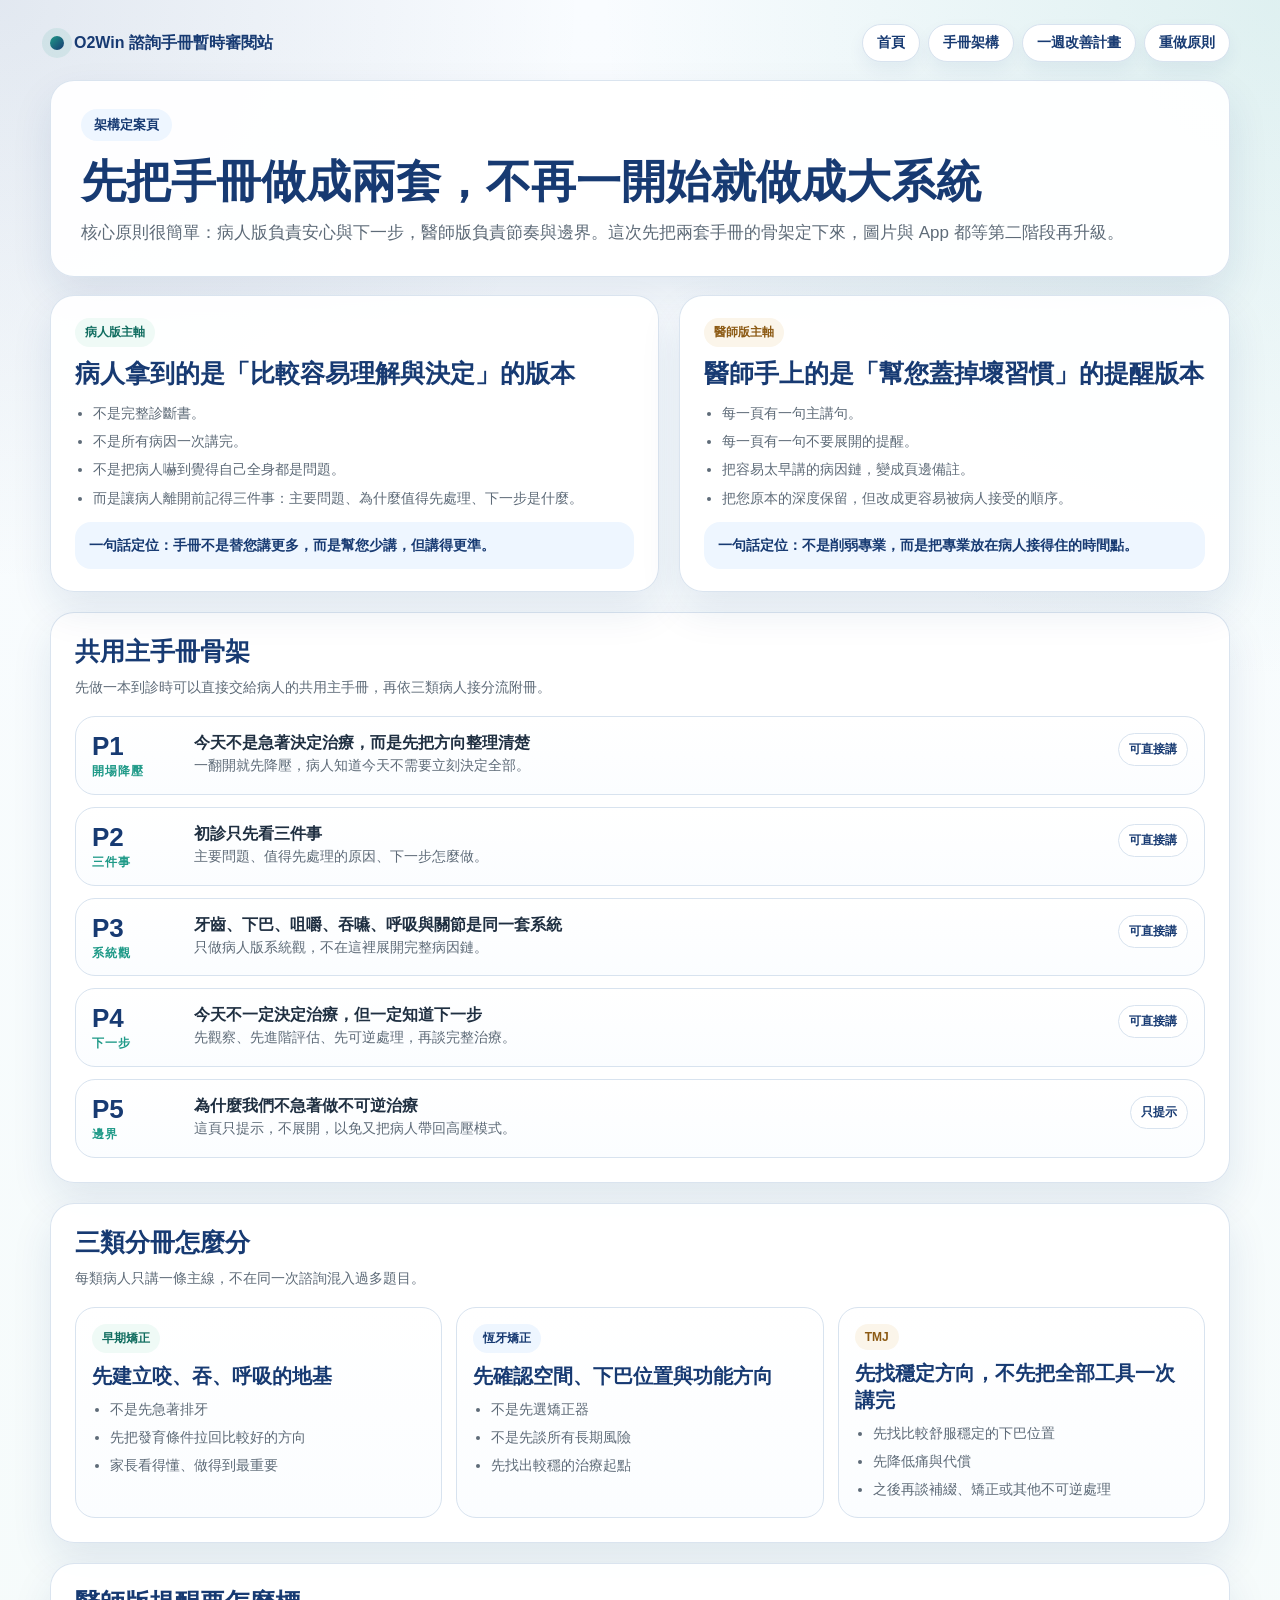
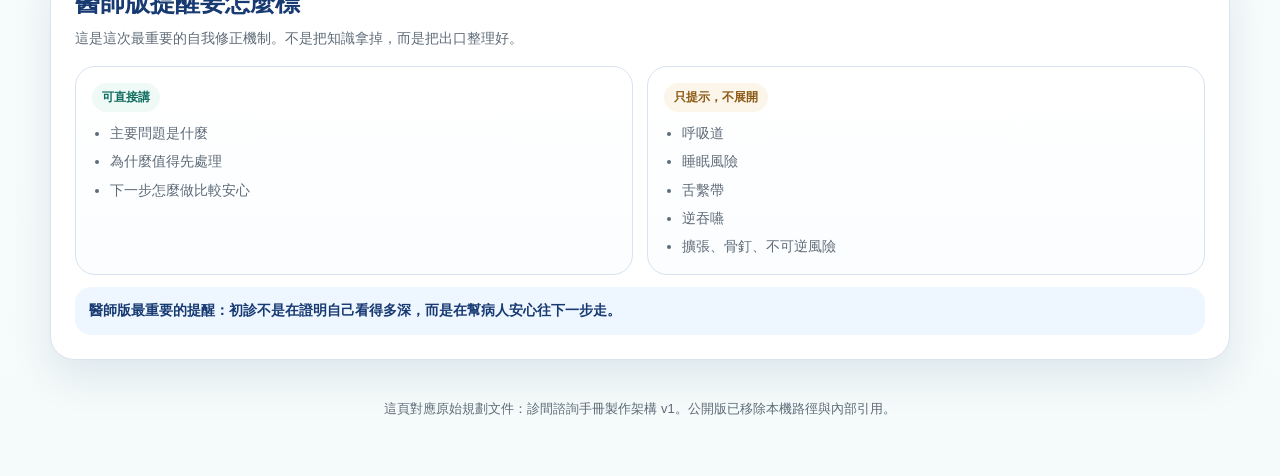
==== architecture.html @ b342bd17 "Restore repo and add redesign guide" ====
<!doctype html>
<html lang="zh-Hant">
<head>
  <meta charset="utf-8">
  <meta name="viewport" content="width=device-width, initial-scale=1">
  <title>O2Win 手冊架構｜暫時審閱站</title>
  <link rel="stylesheet" href="site.css">
</head>
<body>
  <div class="shell">
    <div class="topbar">
      <div class="brand"><span class="brand-dot"></span>O2Win 諮詢手冊暫時審閱站</div>
      <div class="topnav">
        <a href="index.html">首頁</a>
        <a href="architecture.html">手冊架構</a>
        <a href="week-plan.html">一週改善計畫</a>
        <a href="redesign-guide.html">重做原則</a>
      </div>
    </div>

    <section class="panel page-head">
      <div class="eyebrow">架構定案頁</div>
      <h1>先把手冊做成兩套，不再一開始就做成大系統</h1>
      <p>核心原則很簡單：病人版負責安心與下一步，醫師版負責節奏與邊界。這次先把兩套手冊的骨架定下來，圖片與 App 都等第二階段再升級。</p>
    </section>

    <section class="two-col">
      <article class="panel text-block" id="patient-track">
        <span class="label label-green">病人版主軸</span>
        <h2>病人拿到的是「比較容易理解與決定」的版本</h2>
        <ul>
          <li>不是完整診斷書。</li>
          <li>不是所有病因一次講完。</li>
          <li>不是把病人嚇到覺得自己全身都是問題。</li>
          <li>而是讓病人離開前記得三件事：主要問題、為什麼值得先處理、下一步是什麼。</li>
        </ul>
        <div class="note">一句話定位：手冊不是替您講更多，而是幫您少講，但講得更準。</div>
      </article>
      <article class="panel text-block" id="doctor-track">
        <span class="label label-gold">醫師版主軸</span>
        <h2>醫師手上的是「幫您蓋掉壞習慣」的提醒版本</h2>
        <ul>
          <li>每一頁有一句主講句。</li>
          <li>每一頁有一句不要展開的提醒。</li>
          <li>把容易太早講的病因鏈，變成頁邊備註。</li>
          <li>把您原本的深度保留，但改成更容易被病人接受的順序。</li>
        </ul>
        <div class="note">一句話定位：不是削弱專業，而是把專業放在病人接得住的時間點。</div>
      </article>
    </section>

    <section class="panel section">
      <div class="section-head">
        <div>
          <h2>共用主手冊骨架</h2>
          <p class="small">先做一本到診時可以直接交給病人的共用主手冊，再依三類病人接分流附冊。</p>
        </div>
      </div>
      <div class="timeline">
        <div class="timeline-row">
          <div class="day">P1<span>開場降壓</span></div>
          <div>
            <strong>今天不是急著決定治療，而是先把方向整理清楚</strong>
            <p class="small">一翻開就先降壓，病人知道今天不需要立刻決定全部。</p>
          </div>
          <div class="kpi"><span class="chip">可直接講</span></div>
        </div>
        <div class="timeline-row">
          <div class="day">P2<span>三件事</span></div>
          <div>
            <strong>初診只先看三件事</strong>
            <p class="small">主要問題、值得先處理的原因、下一步怎麼做。</p>
          </div>
          <div class="kpi"><span class="chip">可直接講</span></div>
        </div>
        <div class="timeline-row">
          <div class="day">P3<span>系統觀</span></div>
          <div>
            <strong>牙齒、下巴、咀嚼、吞嚥、呼吸與關節是同一套系統</strong>
            <p class="small">只做病人版系統觀，不在這裡展開完整病因鏈。</p>
          </div>
          <div class="kpi"><span class="chip">可直接講</span></div>
        </div>
        <div class="timeline-row">
          <div class="day">P4<span>下一步</span></div>
          <div>
            <strong>今天不一定決定治療，但一定知道下一步</strong>
            <p class="small">先觀察、先進階評估、先可逆處理，再談完整治療。</p>
          </div>
          <div class="kpi"><span class="chip">可直接講</span></div>
        </div>
        <div class="timeline-row">
          <div class="day">P5<span>邊界</span></div>
          <div>
            <strong>為什麼我們不急著做不可逆治療</strong>
            <p class="small">這頁只提示，不展開，以免又把病人帶回高壓模式。</p>
          </div>
          <div class="kpi"><span class="chip">只提示</span></div>
        </div>
      </div>
    </section>

    <section class="panel section">
      <div class="section-head">
        <div>
          <h2>三類分冊怎麼分</h2>
          <p class="small">每類病人只講一條主線，不在同一次諮詢混入過多題目。</p>
        </div>
      </div>
      <div class="card-grid">
        <article class="card">
          <span class="label label-green">早期矯正</span>
          <h3>先建立咬、吞、呼吸的地基</h3>
          <ul>
            <li>不是先急著排牙</li>
            <li>先把發育條件拉回比較好的方向</li>
            <li>家長看得懂、做得到最重要</li>
          </ul>
        </article>
        <article class="card">
          <span class="label label-blue">恆牙矯正</span>
          <h3>先確認空間、下巴位置與功能方向</h3>
          <ul>
            <li>不是先選矯正器</li>
            <li>不是先談所有長期風險</li>
            <li>先找出較穩的治療起點</li>
          </ul>
        </article>
        <article class="card">
          <span class="label label-gold">TMJ</span>
          <h3>先找穩定方向，不先把全部工具一次講完</h3>
          <ul>
            <li>先找比較舒服穩定的下巴位置</li>
            <li>先降低痛與代償</li>
            <li>之後再談補綴、矯正或其他不可逆處理</li>
          </ul>
        </article>
      </div>
    </section>

    <section class="panel section">
      <div class="section-head">
        <div>
          <h2>醫師版提醒要怎麼標</h2>
          <p class="small">這是這次最重要的自我修正機制。不是把知識拿掉，而是把出口整理好。</p>
        </div>
      </div>
      <div class="mini-grid">
        <article class="mini-card">
          <span class="label label-green">可直接講</span>
          <ul>
            <li>主要問題是什麼</li>
            <li>為什麼值得先處理</li>
            <li>下一步怎麼做比較安心</li>
          </ul>
        </article>
        <article class="mini-card">
          <span class="label label-gold">只提示，不展開</span>
          <ul>
            <li>呼吸道</li>
            <li>睡眠風險</li>
            <li>舌繫帶</li>
            <li>逆吞嚥</li>
            <li>擴張、骨釘、不可逆風險</li>
          </ul>
        </article>
      </div>
      <div class="note">醫師版最重要的提醒：初診不是在證明自己看得多深，而是在幫病人安心往下一步走。</div>
    </section>

    <div class="footer">
      這頁對應原始規劃文件：診間諮詢手冊製作架構 v1。公開版已移除本機路徑與內部引用。
    </div>
  </div>
</body>
</html>
---- site.css ----
:root{
  --navy:#173a72;
  --teal:#1f9a88;
  --sky:#eef6ff;
  --mint:#effaf6;
  --sand:#fbf5ea;
  --rose:#fff3f1;
  --ink:#1f2f41;
  --muted:#5e6b78;
  --line:#d8e3ef;
  --card:#ffffffee;
  --shadow:0 18px 40px rgba(23,58,114,.10);
  --radius:24px;
}
*{box-sizing:border-box}
html{scroll-behavior:smooth}
body{
  margin:0;
  font-family:"PingFang TC","Noto Sans TC","Microsoft JhengHei",sans-serif;
  color:var(--ink);
  background:
    radial-gradient(circle at top left, rgba(23,58,114,.10), transparent 24%),
    radial-gradient(circle at top right, rgba(31,154,136,.12), transparent 28%),
    linear-gradient(180deg,#f9fcff 0%,#f5fbfa 100%);
}
a{color:inherit}
.shell{
  width:min(1180px, calc(100% - 28px));
  margin:0 auto;
  padding:24px 0 56px;
}
.topbar{
  display:flex;
  flex-wrap:wrap;
  gap:10px;
  align-items:center;
  justify-content:space-between;
  margin-bottom:18px;
}
.brand{
  display:flex;
  gap:10px;
  align-items:center;
  font-weight:800;
  color:var(--navy);
}
.brand-dot{
  width:14px;
  height:14px;
  border-radius:50%;
  background:linear-gradient(135deg,var(--teal),var(--navy));
  box-shadow:0 0 0 8px rgba(31,154,136,.10);
}
.topnav{
  display:flex;
  flex-wrap:wrap;
  gap:8px;
}
.topnav a{
  text-decoration:none;
  padding:9px 14px;
  border-radius:999px;
  border:1px solid var(--line);
  background:#fff;
  box-shadow:0 8px 18px rgba(23,58,114,.06);
  color:var(--navy);
  font-size:14px;
  font-weight:700;
}
.hero{
  display:grid;
  grid-template-columns:1.25fr .95fr;
  gap:20px;
  margin-bottom:20px;
}
.panel{
  background:var(--card);
  border:1px solid rgba(216,227,239,.95);
  border-radius:var(--radius);
  box-shadow:var(--shadow);
}
.hero-main{
  padding:28px 30px;
  min-height:280px;
  position:relative;
  overflow:hidden;
}
.hero-main::after{
  content:"";
  position:absolute;
  right:-50px;
  top:-60px;
  width:240px;
  height:240px;
  border-radius:50%;
  background:linear-gradient(135deg,rgba(31,154,136,.14),rgba(23,58,114,.05));
}
.eyebrow{
  display:inline-flex;
  gap:8px;
  align-items:center;
  padding:7px 13px;
  border-radius:999px;
  background:var(--sky);
  color:var(--navy);
  font-size:13px;
  font-weight:800;
  margin-bottom:16px;
}
h1{
  margin:0 0 14px;
  color:var(--navy);
  font-size:clamp(32px,4vw,54px);
  line-height:1.08;
  letter-spacing:0;
  position:relative;
  z-index:1;
}
.hero-main p{
  margin:0;
  color:var(--muted);
  font-size:18px;
  line-height:1.72;
  max-width:40em;
  position:relative;
  z-index:1;
}
.hero-side{
  padding:22px;
  display:grid;
  gap:14px;
}
.hero-side h2,
.section h2{
  margin:0 0 10px;
  font-size:25px;
  line-height:1.15;
  color:var(--navy);
}
.small{
  margin:0;
  color:var(--muted);
  font-size:14px;
  line-height:1.7;
}
.status-grid,
.card-grid,
.mini-grid{
  display:grid;
  gap:14px;
}
.status-grid{grid-template-columns:repeat(2,minmax(0,1fr))}
.card-grid{grid-template-columns:repeat(3,minmax(0,1fr))}
.mini-grid{grid-template-columns:repeat(2,minmax(0,1fr))}
.status-card,
.card,
.mini-card,
.timeline-row,
.review-box{
  border:1px solid var(--line);
  border-radius:20px;
  background:linear-gradient(180deg,#fff,#fbfdff);
}
.status-card,
.card,
.mini-card,
.timeline-row,
.review-box{
  padding:16px;
}
.label{
  display:inline-block;
  margin-bottom:10px;
  padding:6px 10px;
  border-radius:999px;
  font-size:12px;
  font-weight:800;
}
.label-blue{background:var(--sky);color:var(--navy)}
.label-green{background:var(--mint);color:#116d60}
.label-gold{background:var(--sand);color:#8c5a14}
.label-rose{background:var(--rose);color:#a24740}
.status-card strong,
.card h3,
.mini-card h3{
  display:block;
  color:var(--navy);
}
.status-card strong{font-size:18px;margin-bottom:6px}
.card h3,
.mini-card h3{
  margin:0 0 8px;
  font-size:20px;
}
.section{
  padding:24px;
  margin-bottom:20px;
}
.section-head{
  display:flex;
  justify-content:space-between;
  gap:16px;
  align-items:end;
  margin-bottom:16px;
}
.section-head p{max-width:52em}
ul{
  margin:0;
  padding-left:18px;
  color:var(--muted);
  font-size:14px;
  line-height:1.65;
}
li+li{margin-top:5px}
.cta{
  display:flex;
  flex-wrap:wrap;
  gap:10px;
  margin-top:16px;
}
.btn{
  text-decoration:none;
  padding:12px 16px;
  border-radius:14px;
  font-weight:800;
  font-size:14px;
  border:1px solid var(--line);
}
.btn-primary{
  background:linear-gradient(135deg,var(--navy),#29519a);
  color:#fff;
  border:none;
}
.btn-soft{
  background:#fff;
  color:var(--navy);
}
.timeline{
  display:grid;
  gap:12px;
}
.timeline-row{
  display:grid;
  grid-template-columns:88px 1fr 220px;
  gap:14px;
  align-items:start;
}
.day{
  color:var(--navy);
  font-size:26px;
  font-weight:900;
  line-height:1;
}
.day span{
  display:block;
  margin-top:6px;
  font-size:12px;
  font-weight:800;
  color:var(--teal);
  letter-spacing:.08em;
}
.kpi{
  display:flex;
  flex-wrap:wrap;
  gap:8px;
  justify-content:flex-end;
}
.chip{
  display:inline-flex;
  align-items:center;
  padding:7px 10px;
  border-radius:999px;
  background:#fff;
  border:1px solid var(--line);
  color:var(--navy);
  font-size:12px;
  font-weight:800;
}
.page-head{
  padding:28px 30px;
  margin-bottom:18px;
}
.page-head h1{font-size:clamp(28px,3.5vw,48px);max-width:none}
.page-head p{margin:0;color:var(--muted);font-size:17px;line-height:1.7}
.two-col{
  display:grid;
  grid-template-columns:1.05fr .95fr;
  gap:20px;
  margin-bottom:20px;
}
.text-block{
  padding:22px 24px;
}
.text-block h2{margin:0 0 12px;font-size:25px;color:var(--navy)}
.note{
  margin-top:12px;
  padding:12px 14px;
  border-radius:16px;
  background:var(--sky);
  color:var(--navy);
  font-size:14px;
  line-height:1.7;
  font-weight:700;
}
.footer{
  padding:18px 0 0;
  color:var(--muted);
  font-size:13px;
  line-height:1.7;
  text-align:center;
}
@media (max-width: 980px){
  .hero,.two-col,.grid,.card-grid,.status-grid,.mini-grid{grid-template-columns:1fr}
  .timeline-row{grid-template-columns:1fr}
  .kpi{justify-content:flex-start}
}
@media (max-width: 640px){
  .shell{width:min(100% - 16px,1180px);padding-top:16px}
  .hero-main,.hero-side,.section,.page-head,.text-block{padding:18px}
  .topbar,.section-head{display:block}
  .topnav{margin-top:12px}
  h1{font-size:34px}
  .hero-main p,.page-head p{font-size:16px}
  .day{font-size:22px}
}
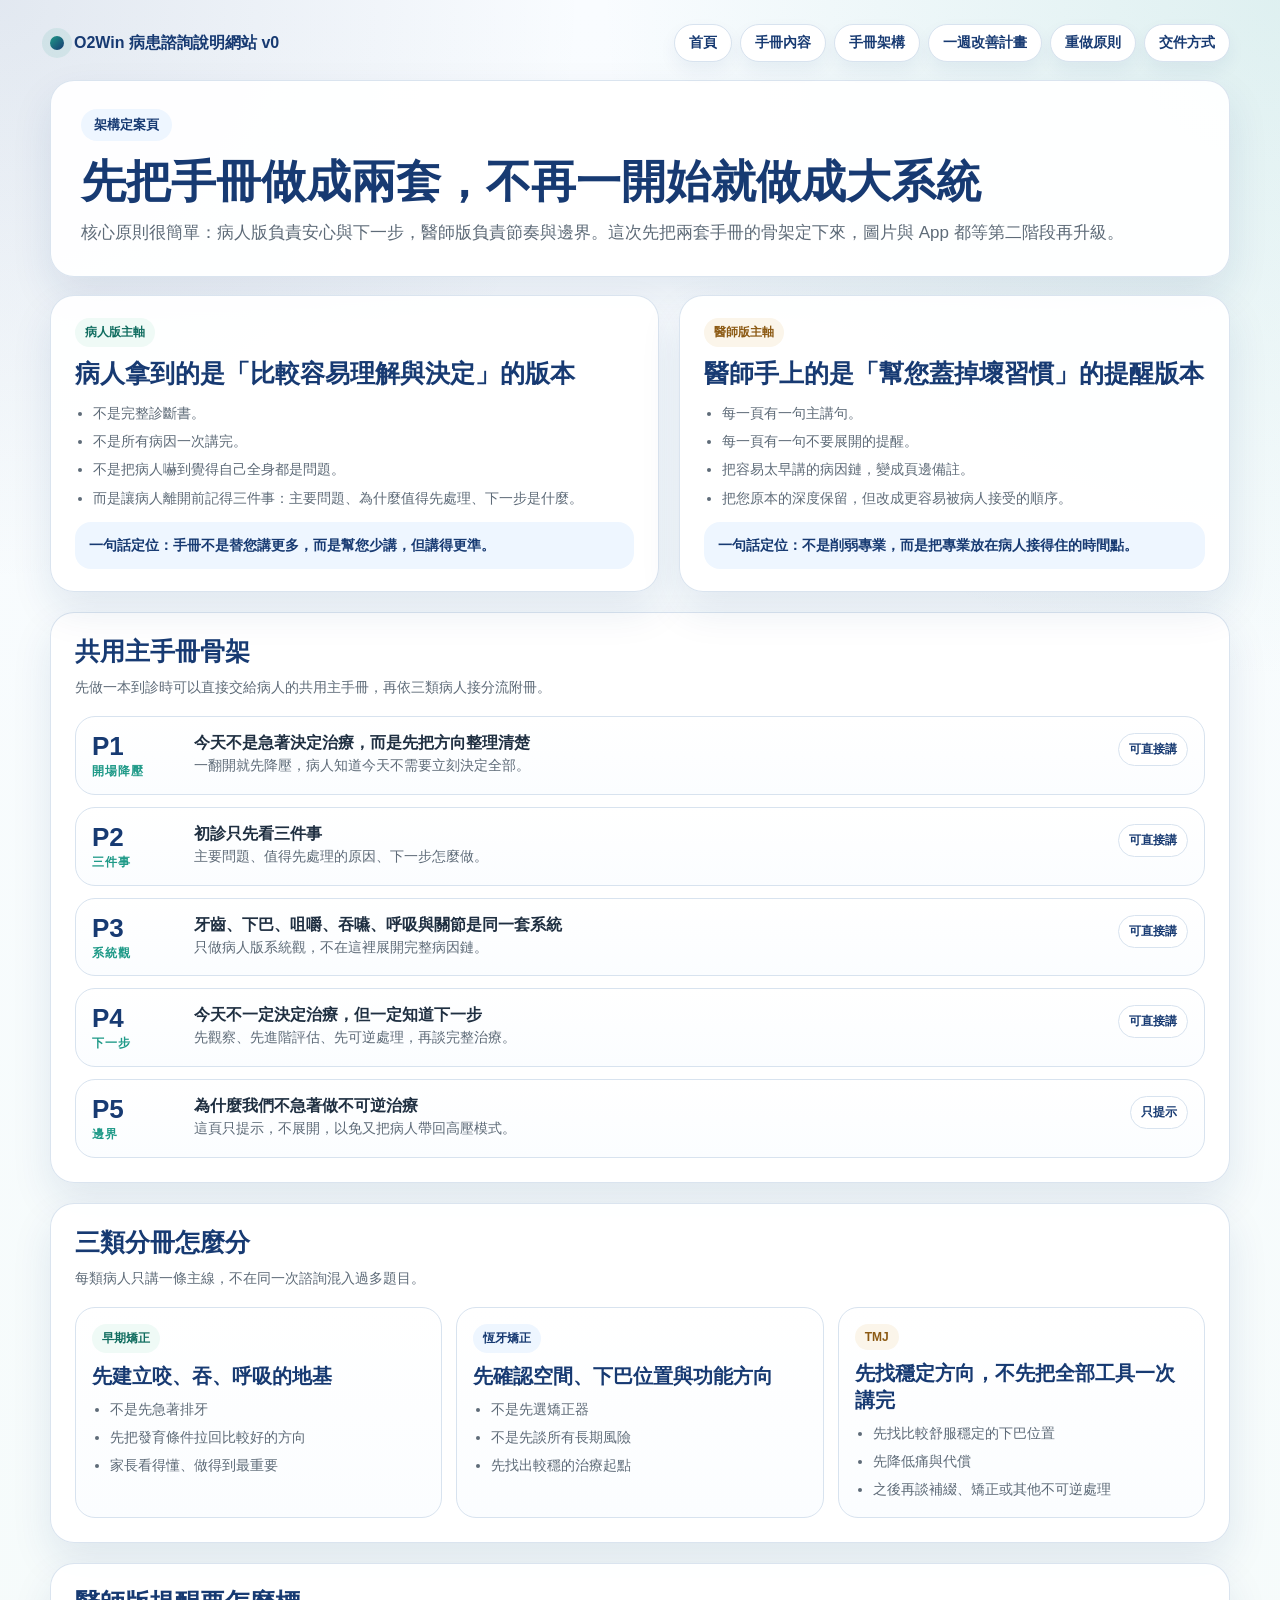
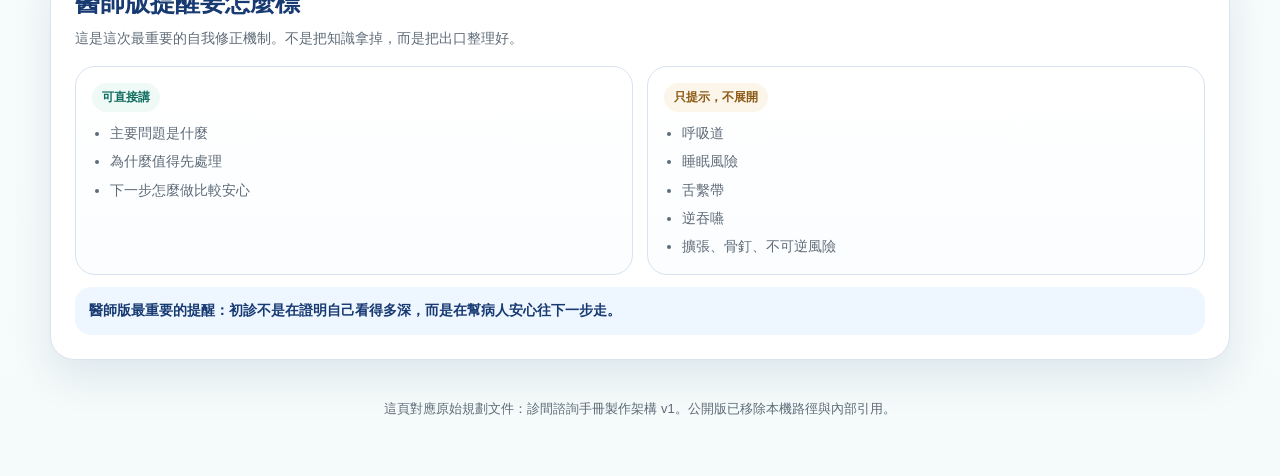
==== commit c384c290: "Shift site to content-first consultation draft" ====
--- a/architecture.html
+++ b/architecture.html
@@ -3,18 +3,20 @@
 <head>
   <meta charset="utf-8">
   <meta name="viewport" content="width=device-width, initial-scale=1">
-  <title>O2Win 手冊架構｜暫時審閱站</title>
+  <title>O2Win 手冊架構｜病患諮詢說明網站</title>
   <link rel="stylesheet" href="site.css">
 </head>
 <body>
   <div class="shell">
     <div class="topbar">
-      <div class="brand"><span class="brand-dot"></span>O2Win 諮詢手冊暫時審閱站</div>
+      <div class="brand"><span class="brand-dot"></span>O2Win 病患諮詢說明網站 v0</div>
       <div class="topnav">
         <a href="index.html">首頁</a>
+        <a href="patient-handbook.html">手冊內容</a>
         <a href="architecture.html">手冊架構</a>
         <a href="week-plan.html">一週改善計畫</a>
         <a href="redesign-guide.html">重做原則</a>
+        <a href="handoff-guide.html">交件方式</a>
       </div>
     </div>
 
